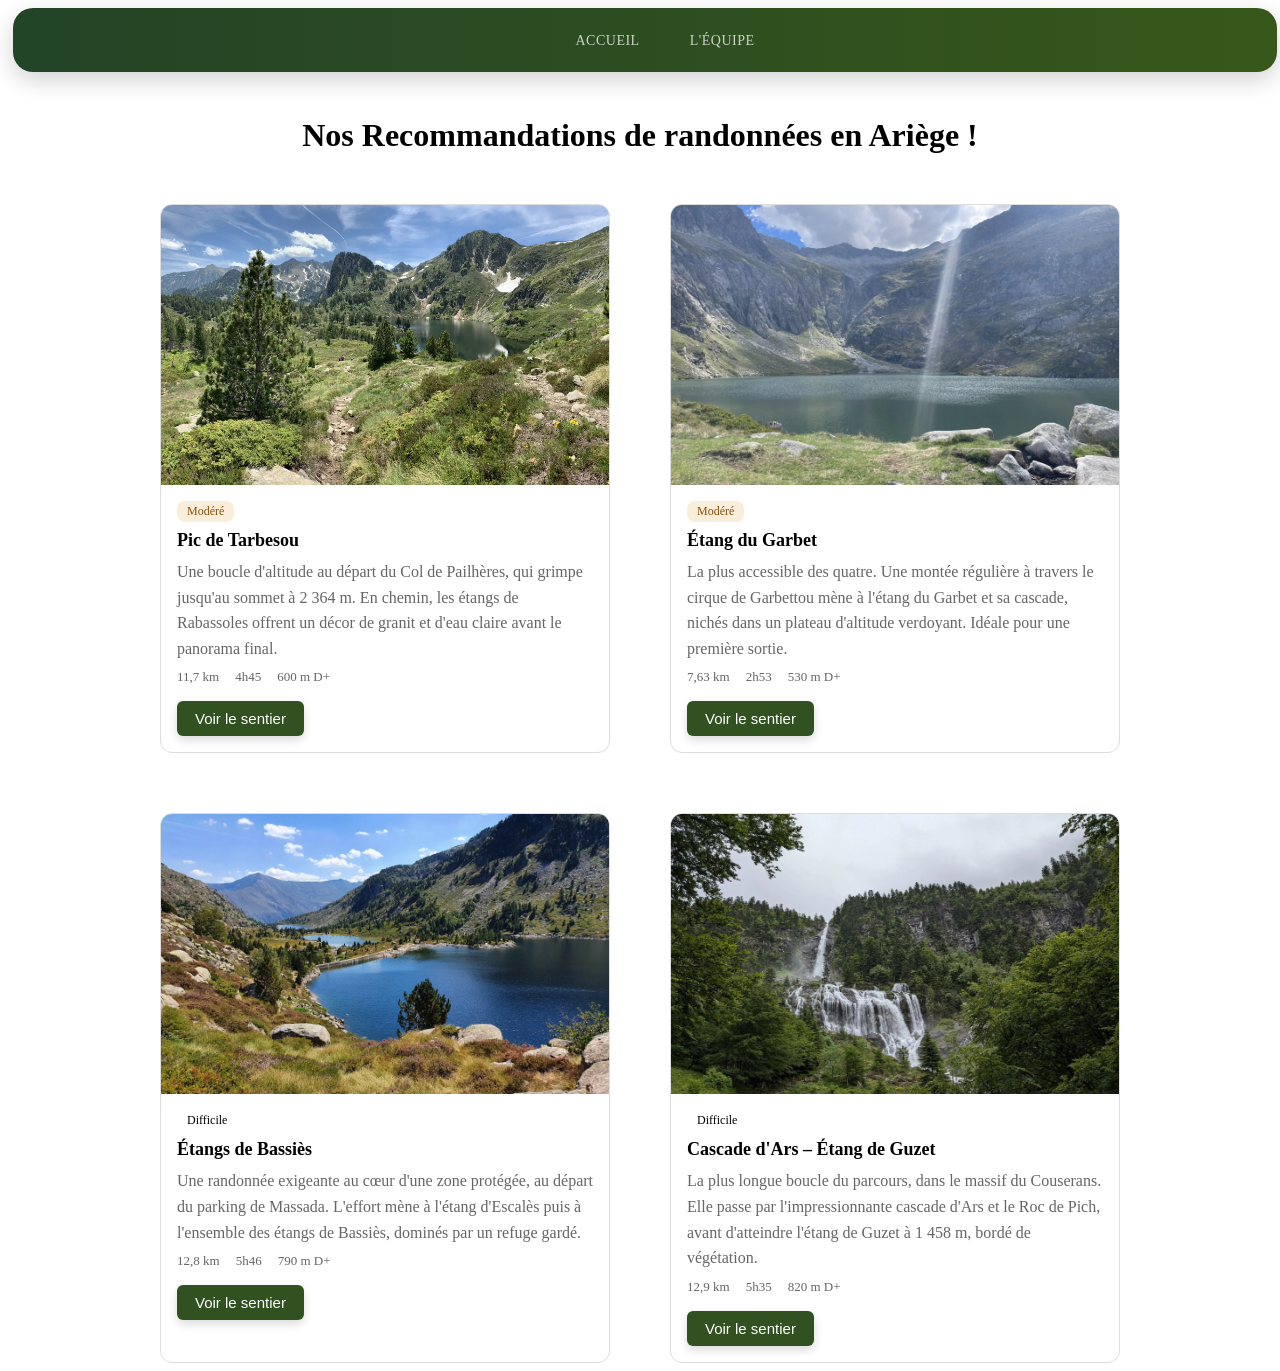
==== index.html @ b9ec46c9 "feat: enhance contact and index pages with improved layout and styling" ====
<!DOCTYPE html>
<html lang="fr">
	<head>
		<meta charset="UTF-8">
        <link rel="stylesheet" href="style.css">
		<title></title>
	</head>
	<body>
		<nav>
			<ul class="navigation-link">
				<li><a href="#">Accueil</a></li>
				<li><a href="contact.html">L'équipe</a></li>
			</ul>
		</nav>
		<header>
			<h1 class="titre">Nos Recommandations de randonnées en Ariège !</h1>
		</header>
		<h1></h1>
		<p></p>
		<section class="grid-rando">
		<article class="carte-rando">
  			<img class="carte-image" src="img/tarbesou.jpg" alt="Pic de Tarbesou et étangs de Rabassoles">
  			<div class="carte-contenu">
   				<span class="carte-difficulte difficulte-modere">Modéré</span>
				<h3 class="carte-titre">Pic de Tarbesou</h3>
				<p class="carte-texte">Une boucle d'altitude au départ du Col de Pailhères, qui grimpe jusqu'au sommet à 2 364 m. En chemin, les étangs de Rabassoles offrent un décor de granit et d'eau claire avant le panorama final.</p>
				<ul class="carte-infos">
					<li>11,7 km</li>
					<li>4h45</li>
					<li>600 m D+</li>
				</ul>
				<a class="button" href="rando-1.html">Voir le sentier</a>
			</div>
		</article>

        <article class="carte-rando">
			<img class="carte-image" src="img/garbet.jpg" alt="Étang du Garbet dans les Pyrénées ariégeoises">
  			<div class="carte-contenu">
   				<span class="carte-difficulte difficulte-modere">Modéré</span>
				<h3 class="carte-titre">Étang du Garbet</h3>
				<p class="carte-texte">La plus accessible des quatre. Une montée régulière à travers le cirque de Garbettou mène à l'étang du Garbet et sa cascade, nichés dans un plateau d'altitude verdoyant. Idéale pour une première sortie.</p>
				<ul class="carte-infos">
					<li>7,63 km</li>
					<li>2h53</li>
					<li>530 m D+</li>
				</ul>
				<a class="button" href="rando-2.html">Voir le sentier</a>
			</div>
        </article>

		<article class="carte-rando">
			<img class="carte-image" src="img/etang-bassies.jpg" alt="Étangs de Bassiès dans le Parc naturel régional des Pyrénées ariégeoises">
			<div class="carte-contenu">
				<span class="carte-difficulte difficulte-difficile">Difficile</span>
				<h3 class="carte-titre">Étangs de Bassiès</h3>
				<p class="carte-texte">Une randonnée exigeante au cœur d'une zone protégée, au départ du parking de Massada. L'effort mène à l'étang d'Escalès puis à l'ensemble des étangs de Bassiès, dominés par un refuge gardé.</p>
				<ul class="carte-infos">
      				<li>12,8 km</li>
      				<li>5h46</li>
      				<li>790 m D+</li>
    			</ul>
    			<a class="button" href="rando-3.html">Voir le sentier</a>
  			</div>
		</article>

		<article class="carte-rando">
		<img class="carte-image" src="img/ars.jpg" alt="Cascade d'Ars près de l'étang de Guzet">
  		<div class="carte-contenu">
    		<span class="carte-difficulte difficulte-difficile">Difficile</span>
    		<h3 class="carte-titre">Cascade d'Ars – Étang de Guzet</h3>
    		<p class="carte-texte">La plus longue boucle du parcours, dans le massif du Couserans. Elle passe par l'impressionnante cascade d'Ars et le Roc de Pich, avant d'atteindre l'étang de Guzet à 1 458 m, bordé de végétation.</p>
    		<ul class="carte-infos">
      			<li>12,9 km</li>
      			<li>5h35</li>
      			<li>820 m D+</li>
    		</ul>
   			 <a class="button" href="rando-4.html">Voir le sentier</a>
  		</div>
		</article>
		</section>

	</body>
</html>
---- style.css ----
/* color base */
:root {
    --blanc:    #efefef;
    --marron:   #4C382F;
    --vert:     #224427;
    --vert_fondu: #38571a;
    --vert_clair: #87a475;
}

/* nav bar */
nav {
    position: relative;
    display: flex;
    left: 5px; right: 5px;
    z-index: 100; 
    align-items: center;
    justify-content: center;
    height: 64px;
    background: linear-gradient(90deg,#224427, #38571a);
    border-radius: 20px;
    box-shadow: 0 8px 23px rgba(0,0,0,.18);
    padding: 0 16px;
}
.navigation-link {
    display: flex;
    gap: 50px;
    list-style: none;
}
.navigation-link a {
    color: rgba(255,255,255,0.75);
    text-decoration: none;
    font-size: 14px;
    font-weight: 400;
    letter-spacing: 0.5px;
    text-transform: uppercase;
    transition: color .2s;
}
.navigation-link a:hover {color: var(--vert_clair);}

.titre {
    text-align: center;
    margin-top: 45px;
}

/* cartes */
.grid-rando {
  display: grid;
  grid-template-columns: 1fr 1fr;
  gap: 60px;
  max-width: 960px;
  margin: 50px auto 0;
  padding: 0 16px;
}

.carte-rando {
  border: 1px solid #ddd;
  border-radius: 12px;
  overflow: hidden;
  display: flex;
  flex-direction: column;
}

.carte-image {
  width: 100%;
  height: 280px;
  object-fit: cover;
}

.carte-contenu {
  padding: 16px;
  display: flex;
  flex-direction: column;
  gap: 8px;
}

.carte-difficulte {
  align-self: flex-start;
  font-size: 12px;
  padding: 3px 10px;
  border-radius: 8px;
}
.difficulte-modere { background: #FAEEDA; color: #854F0B; }

.carte-titre { margin: 0; font-size: 18px; }
.carte-texte { margin: 0; color: #666; line-height: 1.6; }

.carte-infos {
  list-style: none;
  margin: 0;
  padding: 0;
  display: flex;
  gap: 16px;
  font-size: 13px;
  color: #666;
}

.button {
  width: auto;
  height: auto;
  background: #325120;
  color: #ffffff;
  font-family: 'Trebuchet MS', sans-serif;
  font-size: 15px;
  font-weight: 500;
  border-radius: 6px;
  padding: 10px 18px;
  box-shadow: 0px 4px 10px 0px rgba(0,0,0,0.15);
  transition: all 0.3s ease;
  cursor: pointer;
  display: inline-flex;
  user-select: auto;
  position: relative;
  overflow: hidden;
  align-items: center;
  justify-content: center;
  line-height: 1;
  text-decoration: none;
  margin-top: 8px;
  align-self: flex-start;
}

.button:hover {
  transform: translateY(-3px);
  background: #008800;
  color: #ffffff;
}

.button:active {
  transform: scale(0.96);
}

/* grille fondateurs (3 colonnes) */
.grid-fondateurs {
  display: grid;
  grid-template-columns: 1fr 1fr 1fr;
  gap: 24px;
  max-width: 1100px;
  margin: 150px auto 0;
  padding: 0 16px;
}
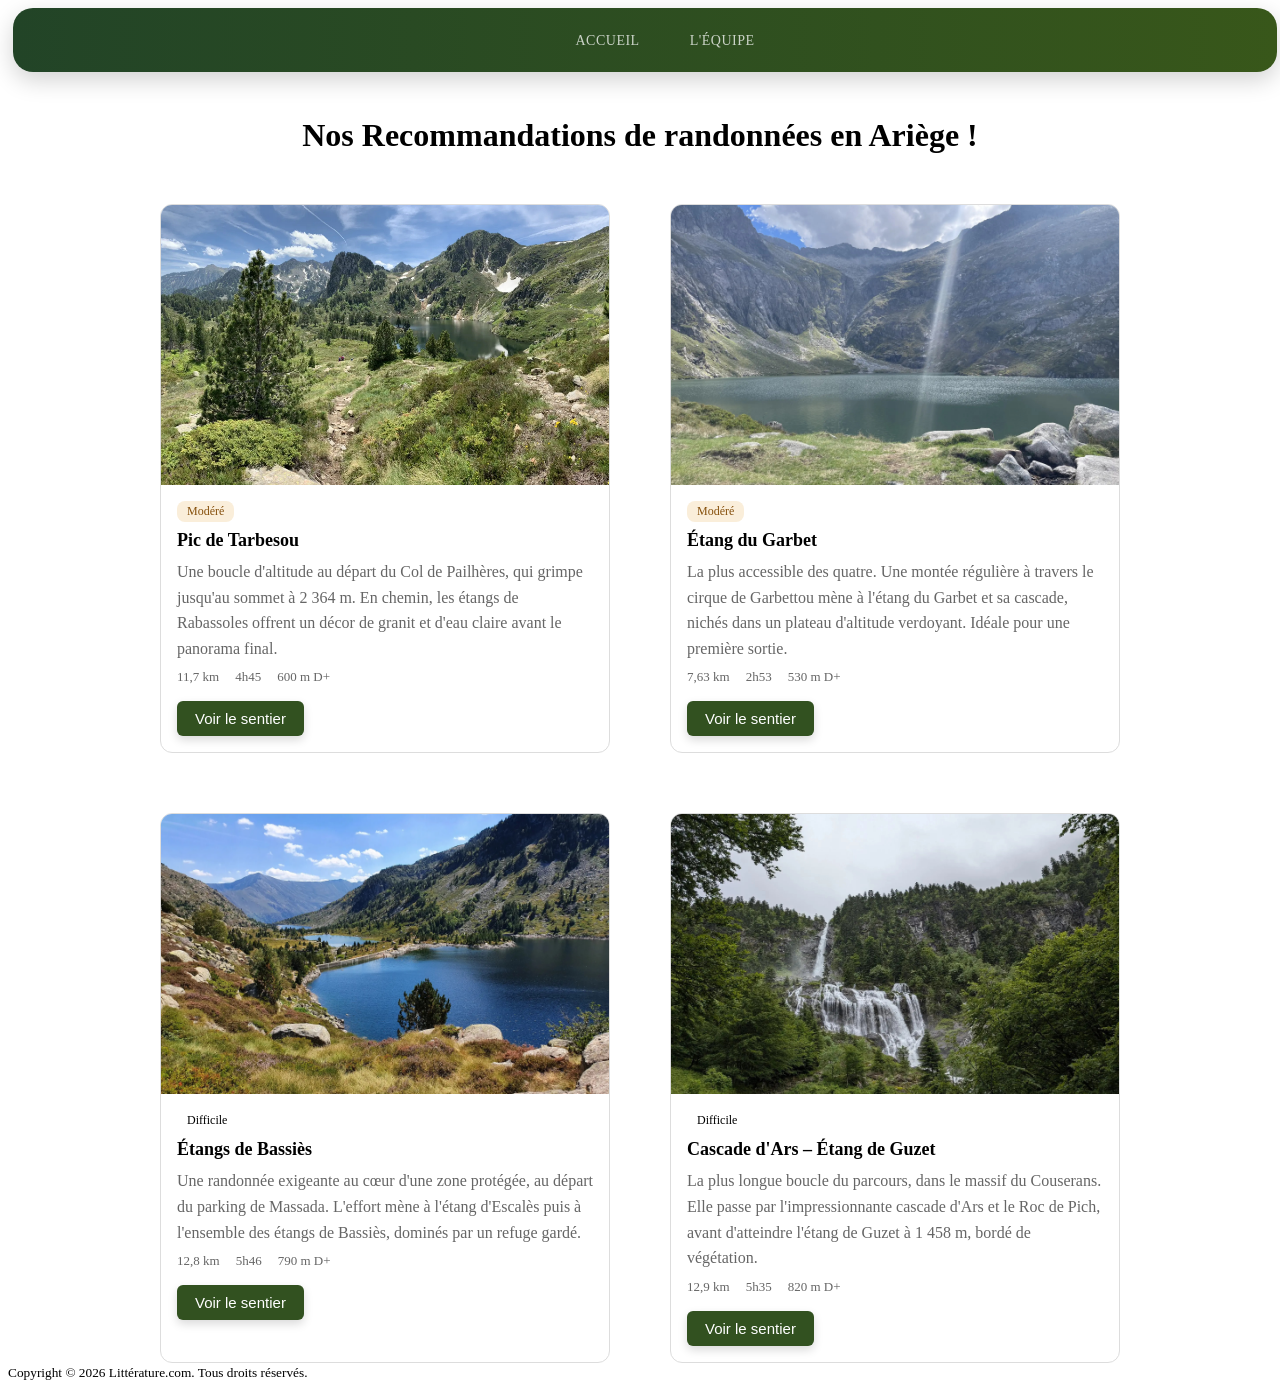
==== commit b0511882: "Merge branch 'adam' into dev Resolve conflict in style.css: keep footer, remove duplicate .carte-con" ====
--- a/index.html
+++ b/index.html
@@ -79,5 +79,9 @@
 		</article>
 		</section>
 
+		<footer> 
+			<small>Copyright © 2026 Littérature.com. Tous droits réservés. </small>
+		</footer>
+
 	</body>
 </html>
--- a/style.css
+++ b/style.css
@@ -139,3 +139,9 @@
   padding: 0 16px;
 }
 
+.footer {
+  text-align: center;
+  padding: 5px;
+  background-color: #abbaba;
+  color: black;
+}
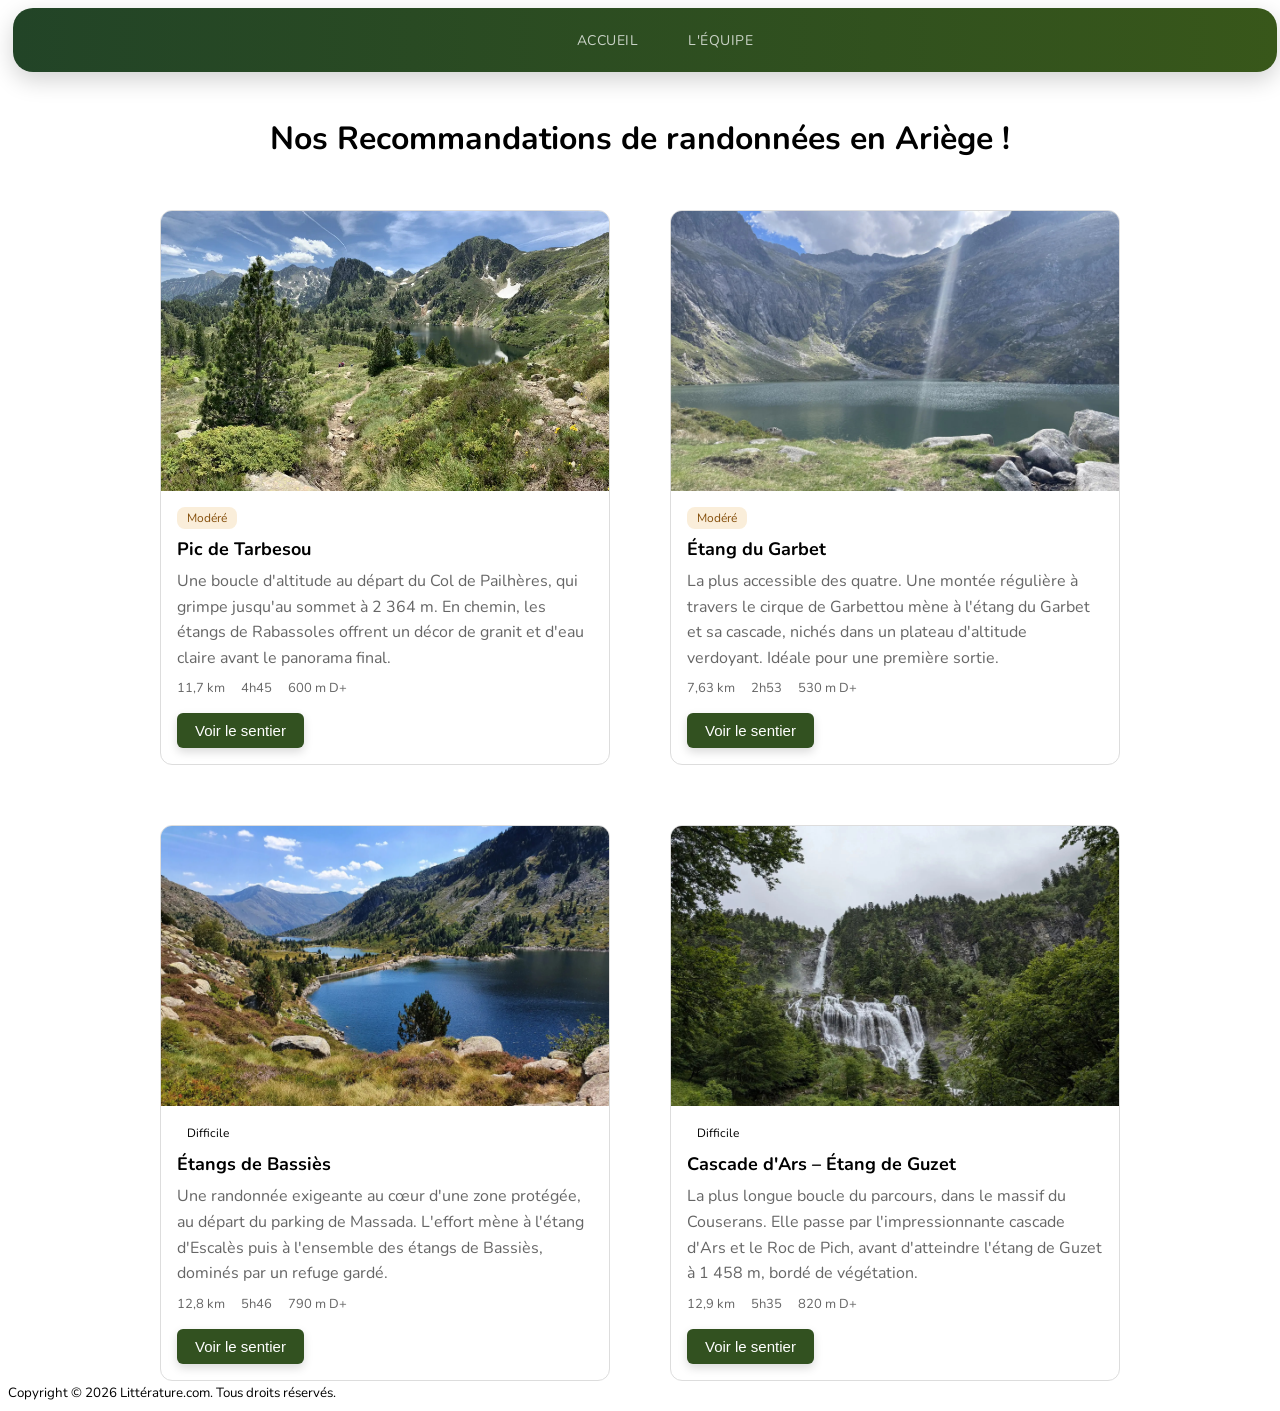
==== commit 2cf0a26f: "feat: add links for the police" ====
--- a/index.html
+++ b/index.html
@@ -3,6 +3,9 @@
 	<head>
 		<meta charset="UTF-8">
         <link rel="stylesheet" href="style.css">
+        <link rel="preconnect" href="https://fonts.googleapis.com">
+        <link rel="preconnect" href="https://fonts.gstatic.com" crossorigin>
+        <link href="https://fonts.googleapis.com/css2?family=Nunito:ital,wght@0,200..1000;1,200..1000&display=swap" rel="stylesheet">
 		<title></title>
 	</head>
 	<body>
--- a/style.css
+++ b/style.css
@@ -1,3 +1,7 @@
+/* police fonts */
+body {
+    font-family: 'Nunito', sans-serif;
+}
 /* color base */
 :root {
     --blanc:    #efefef;
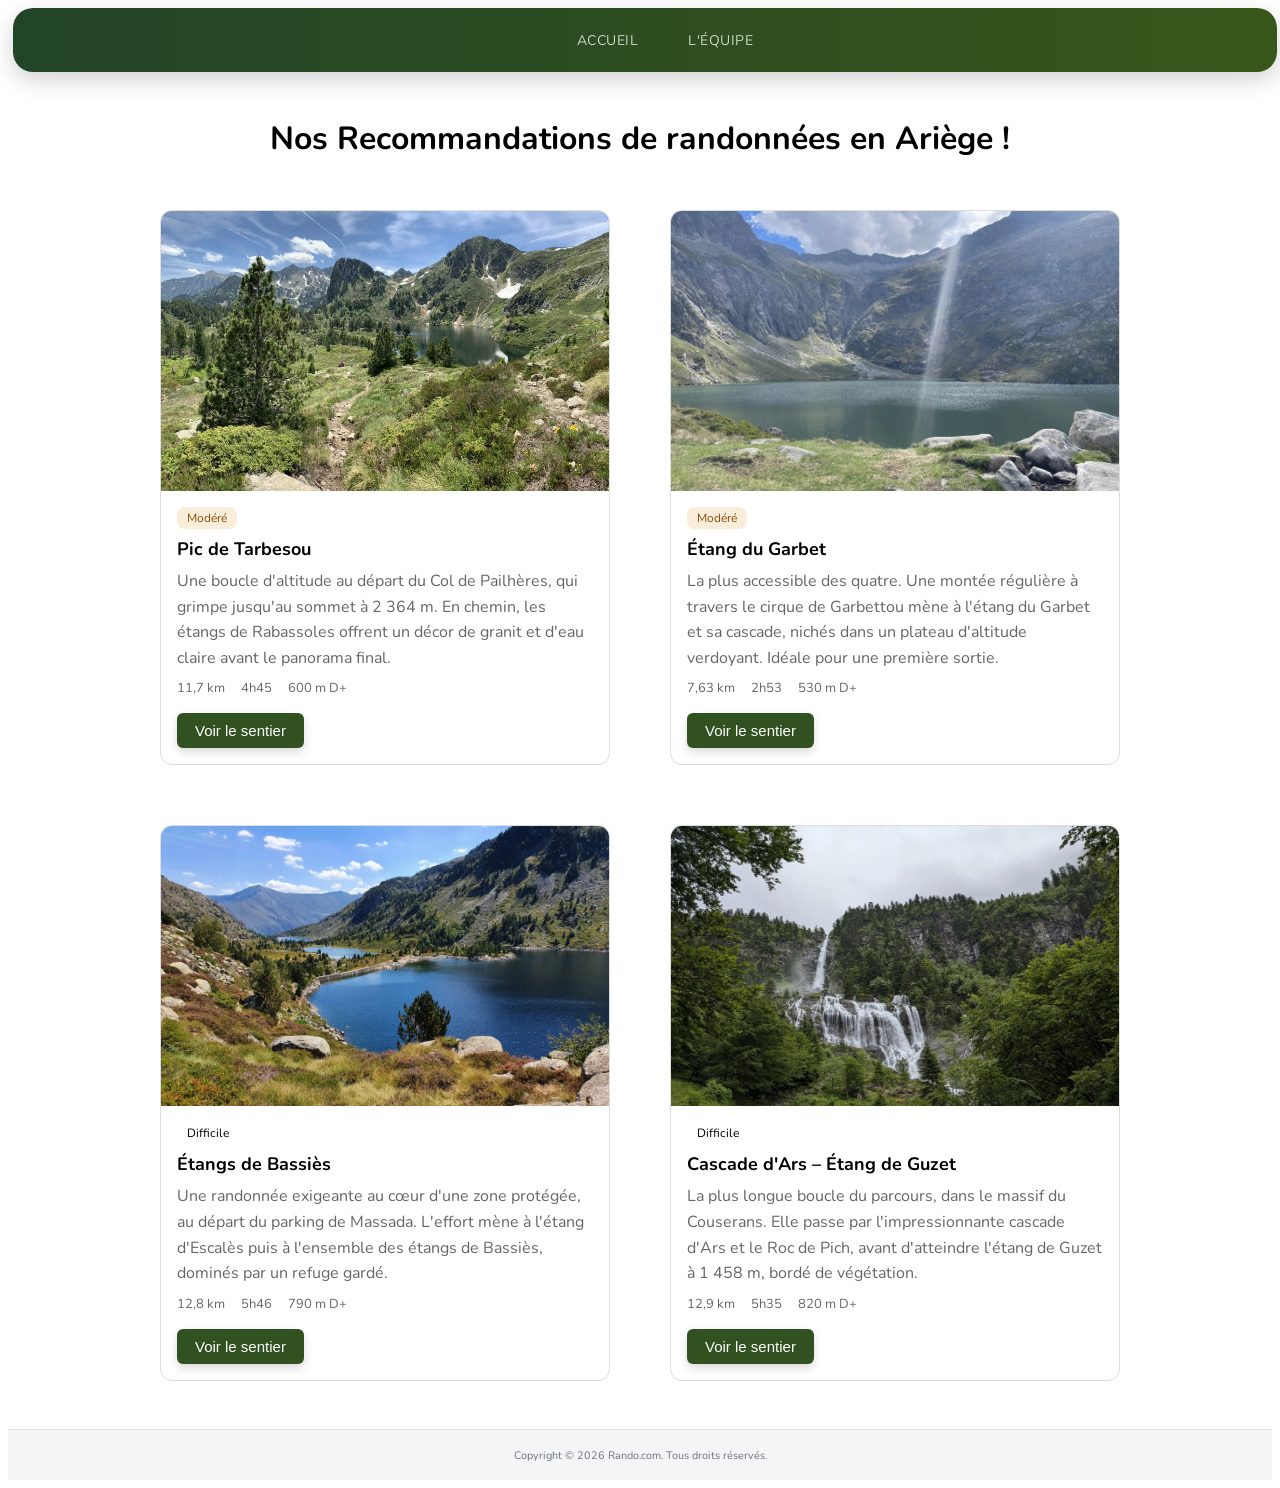
==== commit a980015e: "fix: change txt footer" ====
--- a/index.html
+++ b/index.html
@@ -77,13 +77,13 @@
       			<li>5h35</li>
       			<li>820 m D+</li>
     		</ul>
-   			 <a class="button" href="rando-4.html">Voir le sentier</a>
+   			 <a class="button" href="https://www.komoot.com/fr-fr/highlight/3518316" target="_blank">Voir le sentier</a>
   		</div>
 		</article>
 		</section>
 
 		<footer> 
-			<small>Copyright © 2026 Littérature.com. Tous droits réservés. </small>
+			<small>Copyright © 2026 Rando.com. Tous droits réservés. </small>
 		</footer>
 
 	</body>
--- a/style.css
+++ b/style.css
@@ -143,9 +143,12 @@
   padding: 0 16px;
 }
 
-.footer {
+footer {
+  border-top: 1px solid #e0e0e0;
+  background-color: #f5f5f5;
+  padding: 16px 24px;
+  margin-top: 48px;
+  font-size: 13px;
+  color: #6b7280;
   text-align: center;
-  padding: 5px;
-  background-color: #abbaba;
-  color: black;
-}
+}
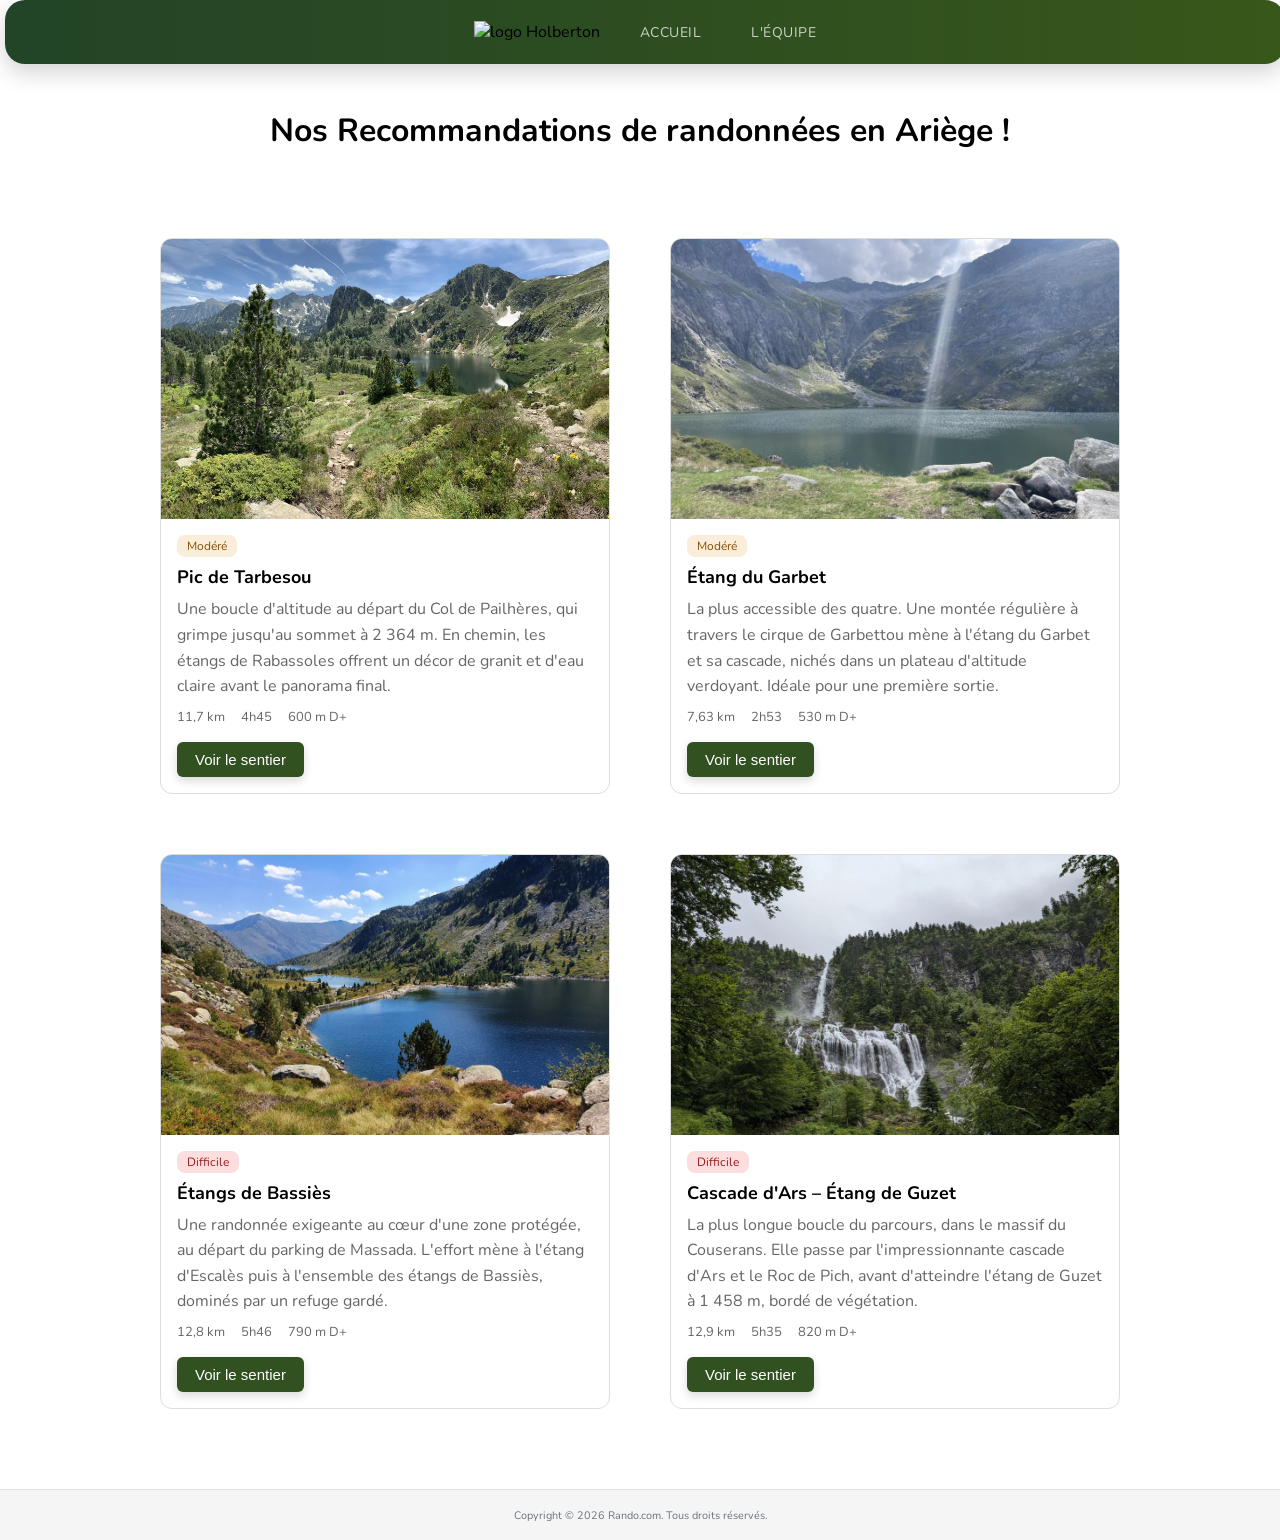
==== commit 3562203f: "feat: add class logo on nav bar" ====
--- a/index.html
+++ b/index.html
@@ -10,6 +10,7 @@
 	</head>
 	<body>
 		<nav>
+            <div class="logo"><img src="img/logo.png" alt="logo Holberton" ></div>
 			<ul class="navigation-link">
 				<li><a href="#">Accueil</a></li>
 				<li><a href="contact.html">L'équipe</a></li>
@@ -32,7 +33,7 @@
 					<li>4h45</li>
 					<li>600 m D+</li>
 				</ul>
-				<a class="button" href="rando-1.html">Voir le sentier</a>
+				<a class="button" href="https://www.komoot.com/fr-fr/tour/3058844724" target="_blank">Voir le sentier</a>
 			</div>
 		</article>
 
@@ -47,7 +48,7 @@
 					<li>2h53</li>
 					<li>530 m D+</li>
 				</ul>
-				<a class="button" href="rando-2.html">Voir le sentier</a>
+				<a class="button" href="https://www.komoot.com/fr-fr/tour/3058831901" target="_blank">Voir le sentier</a>
 			</div>
         </article>
 
@@ -62,7 +63,7 @@
       				<li>5h46</li>
       				<li>790 m D+</li>
     			</ul>
-    			<a class="button" href="rando-3.html">Voir le sentier</a>
+    			<a class="button" href="https://www.komoot.com/fr-fr/tour/3058826109" target="_blank">Voir le sentier</a>
   			</div>
 		</article>
 
--- a/style.css
+++ b/style.css
@@ -1,6 +1,10 @@
 /* police fonts */
 body {
     font-family: 'Nunito', sans-serif;
+    min-height: 100vh;
+    display: flex;
+    flex-direction: column;
+    margin: 0;
 }
 /* color base */
 :root {
@@ -52,8 +56,9 @@
   grid-template-columns: 1fr 1fr;
   gap: 60px;
   max-width: 960px;
-  margin: 50px auto 0;
+  margin: -10px auto 80px;
   padding: 0 16px;
+  flex-grow: 1;
 }
 
 .carte-rando {
@@ -84,6 +89,7 @@
   border-radius: 8px;
 }
 .difficulte-modere { background: #FAEEDA; color: #854F0B; }
+.difficulte-difficile { background: #FCDEDE; color: #991B1B; }
 
 .carte-titre { margin: 0; font-size: 18px; }
 .carte-texte { margin: 0; color: #666; line-height: 1.6; }
@@ -143,11 +149,24 @@
   padding: 0 16px;
 }
 
+.grid-fondateurs .carte-contenu {
+  align-items: center;
+  text-align: center;
+}
+
+.grid-fondateurs .carte-difficulte {
+  align-self: center;
+}
+
+.grid-fondateurs .button {
+  align-self: center;
+}
+
 footer {
   border-top: 1px solid #e0e0e0;
   background-color: #f5f5f5;
   padding: 16px 24px;
-  margin-top: 48px;
+  margin-top: auto;
   font-size: 13px;
   color: #6b7280;
   text-align: center;
